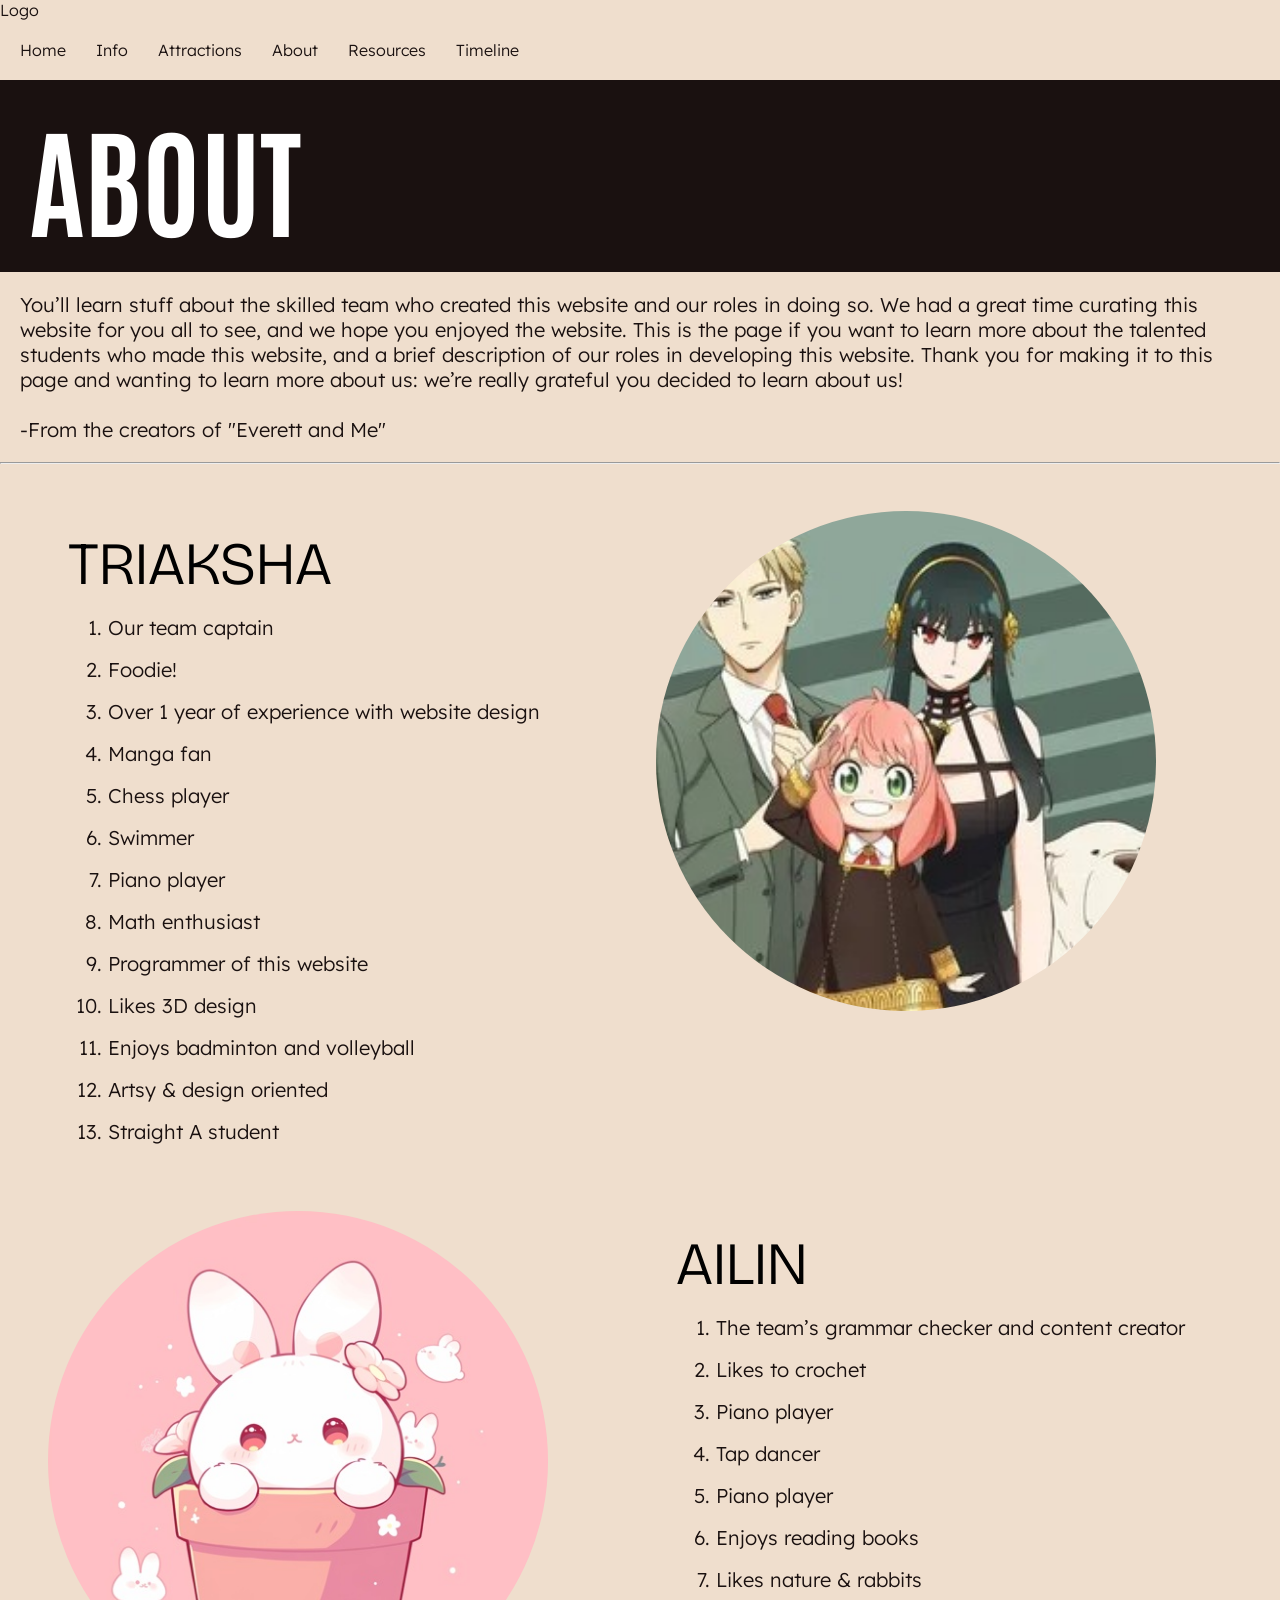
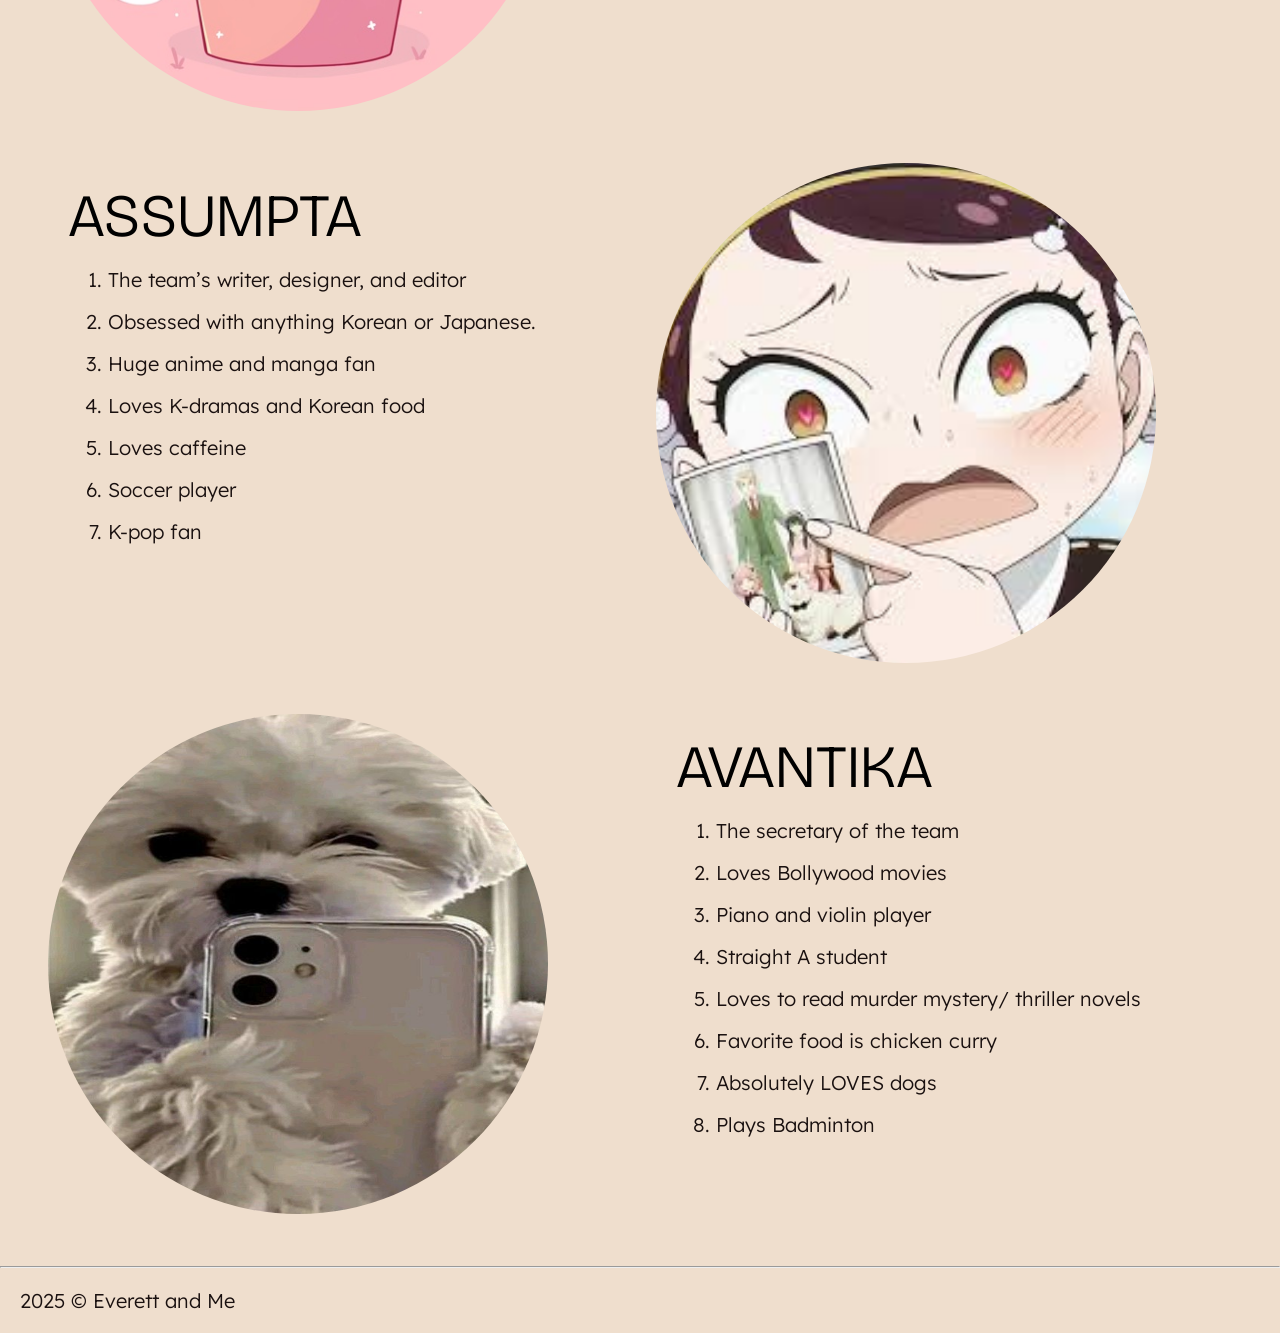
==== about.html @ 5969acb7 "initial commit" ====
<!DOCTYPE html>
<html lang="en">

<head>
  <meta charset="UTF-8">
  <meta name="viewport" content="width=device-width, initial-scale=1.0">
  <title>Everett and Me!</title>
  <link rel="stylesheet" href="./assets/global.css">
  <link rel="icon" href="./favicon.ico" type="image/x-icon">
  <link rel="preconnect" href="https://fonts.googleapis.com">
  <link rel="preconnect" href="https://fonts.gstatic.com" crossorigin>
  <link href="https://fonts.googleapis.com/css2?family=Antonio:wght@100..700&display=swap" rel="stylesheet">
  <link href="https://fonts.googleapis.com/css2?family=Lexend:wght@100..900&display=swap" rel="stylesheet">
  <link href="https://fonts.googleapis.com/css2?family=Bricolage+Grotesque:opsz,wght@12..96,200..800&display=swap"
    rel="stylesheet">
    <script src="index.js"></script>
</head>

<body>
    <header>
    <a href="index.html">Logo</a>
    <nav>
      <a href="index.html">Home</a>
      <a href="info.html">Info</a>
      <a href="attractions.html">Attractions</a>
      <a href="about.html">About</a>
      <a href="resource.html">Resources</a>
      <a href="timeline.html">Timeline</a>
      </ul>
    </nav>
        <section class="hero-banner">
            <h1>ABOUT</h1>
        </section>
        <section>
      <p>You’ll learn stuff about the skilled team who created this website and our roles in doing so. We had a great time curating this website for you all to see, and we hope you enjoyed the website. This is the page if you want to learn more about the talented students who made this website, and a brief description of our roles in developing this website. Thank you for making it to this page and wanting to learn more about us: we’re really grateful you decided to learn about us!
          <br><br><span class="right-align">-From the creators of  "Everett and Me"</span></p>
      <center>
        <span class="banner-line"><hr></span>
      </center>
    </section>
    </header>

    <main>
        <section class="triaksha">
            <div>
              <h2>TRIAKSHA</h2>
              <ol>
                <li>Our team captain</li>
                <li>Foodie!</li>
                <li>Over 1 year of experience with website design</li>
                <li>Manga fan</li>
                <li>Chess player</li>
                <li>Swimmer</li>
                <li>Piano player</li>
                <li>Math enthusiast</li>
                <li>Programmer of this website</li>
                <li>Likes 3D design</li>
                <li>Enjoys badminton and volleyball</li>
                <li>Artsy & design oriented</li>
                <li>Straight A student</li>
              </ol>
            </div>
            
            <div>
              <img class="circle-mask" src="assets/spyxfamilyProfile.jpg">
            </div>
        </section>

        <section class="ailin">
            <div>
              <img class="circle-mask" src="assets/bunny profile.jpg">
            </div>    
            
            <div>
              <h2>AILIN</h2>
              <ol>
                <li>The team’s grammar checker and content creator</li>
                <li>Likes to crochet</li>
                <li>Piano player</li>
                <li>Tap dancer</li>
                <li>Piano player</li>
                <li>Enjoys reading books</li>
                <li>Likes nature & rabbits</li>
              </ol>
            </div>
        </section>
        
        <section class="assumpta">
            <div>
              <h2>ASSUMPTA</h2>
              <ol>
                <li>The team’s writer, designer, and editor </li>
                <li>Obsessed with anything Korean or Japanese.</li>
                <li>Huge anime and manga fan</li>
                <li>Loves K-dramas and Korean food</li>
                <li>Loves caffeine</li>
                <li>Soccer player</li>
                <li>K-pop fan</li>
              </ol>
            </div>
            
            <div>
              <img class="circle-mask" src="assets/beckyprofile.jfif">
            </div>
        </section>

        <section class="avantika">
          
          <div>
              <img class="circle-mask" src="assets/puppyProfile.jpg">
            </div>
            <div>
            <h2>AVANTIKA</h2>
            <ol>
              <li>The secretary of the team</li>
              <li>Loves Bollywood movies</li>
              <li>Piano and violin player</li>
              <li>Straight A student</li>
              <li>Loves to read murder mystery/ thriller novels</li>
              <li>Favorite food is chicken curry</li>
              <li>Absolutely LOVES dogs</li>
              <li>Plays Badminton</li>
            </ol>
          </div>
        </section>
    </main>
    
    <footer>
    <hr>
    <p>2025 &COPY; Everett and Me</p>
  </footer>
</body>
---- assets/global.css ----
:root{
    --heading: 'Antonio', sans-serif;
    --subheading: "Bricolage Grotesque", sans-serif;
    --bodyText: "Lexend", sans-serif;
    --almond: #efdecd;
    --licorice: #1a1110;
    --celadon: #ace1af;
    --french-gray: #bebfc5;
    --darkerAlmond: #d0bfae;
    --darkestAlmond: #b2a393;
    background-color: var(--almond);
}

html, body {
    margin: 0;
    padding: 0;
}

h1{
    font-family: var(--heading);
    font-size: 120px;
    padding: 30px;
    line-height: 1.1;
    color: white;
    margin-block-end: 20px;
    margin-block-start: 20px;
    display: block;
}

h2{
    font-family: var(--subheading);
    font-weight: 300;
    font-size: 60px;
    margin: 20px;
}

h3 {
    font-family: var(--subheading);
    font-weight: 300;
    font-size: 48px;
    align-self: center;
    justify-self: center;
}

small {
    font-family: var(--subheading);
    font-size: 15px;
    align-self: inline-start;
    margin: 20px;
}

.image {
    height: 300px;
    width: 500px;
}

img{
    border-radius: 20px;
}

.hero-banner{
    background-color: var(--licorice);
    margin-left: 0px;
    margin-right: 0px;
    margin-block-end: 0px;
    margin-block-start: 0px
}

.accent1{
    color: var(--celadon);
}

.accent2{
    color: var(--french-gray);
}

nav{
    color: #1A1110;
    font-family: var(--bodyText);
    font-optical-sizing: auto;
    font-weight: 300;
    font-style: normal;
    display: flex;
    gap: 30px;
    justify-self: flex-end;
    margin-top: 20px;
    margin-bottom: 20px;
    margin-right: 20px;
    margin-left: 20px;
}

a{
    text-decoration: none;
    color: var(--licorice);
    font-family: var(--bodyText);
    font-weight: 300;
}

a:hover{
    color: var(--celadon);
}

p, li, figcaption{
    color: var(--licorice);
    font-family: var(--bodyText);
    font-weight: 300;
    margin: 20px;
}

p, li {
    font-size: 20px;
}

figcaption{
    align-self: flex-start;
    font-size: 10px;
}

.banner-line{
    width: auto;
    height: 1px;
    color: var(--licorice);
    fill: var(--licorice);
    margin: 15px auto;
    display: block;
}

.vertical {
    display: block;
    color: var(--licorice);
    overflow: hidden;
    border-style: inset;
    border-width: 1px;
    height: 800px;
    width: 1px;
}

.vertical-medium{
    display: block;
    color: var(--licorice);
    overflow: hidden;
    border-style: inset;
    border-width: 1px;
    height: 650px;
    width: 1px;
}

.vertical-shortened {
    display: block;
    color: var(--licorice);
    overflow: hidden;
    border-style: inset;
    border-width: 1px;
    height: 500px;
    width: 1px;
}


.major-historic-events,
.crime-ratings,
.interviews,
.funko,
.imagine,
.city-quest,
.triaksha,
.ailin,
.assumpta,
.avantika {
    display: grid;
    line-height: 1.1;
    grid-template-columns: 1fr 1fr;
    gap: 32px;
    position: relative;
    margin: 48px;
}

.major-historic-events h2 {
    grid-column: 1 / span 2;
    justify-self: center;
}

.interview-image {
    height: 300px;
    width: 450px;
    align-self: center;
}

.school-ratings {
    display: grid;
    line-height: 1.1;
    grid-template-columns: 1fr 1px 1fr 1px 1fr;
    margin: 48px;

}

.why-does-this-matter-what-does-the-data-say,
.house-value-school-ratings,
.walkability-bike-bus-scores {
    display: grid;
    line-height: 1.1;
    grid-template-columns: 1fr 1px 1fr;
    gap: 32px;
    position: relative;
    margin: 48px;
}

.circle-mask {
    border-radius: 50%;
    height: 500px;
    width: 500px;
}

.funko-image {
    height: 300px;
    width: 500px;
}

.walkability-image{
    height: 250px;
    width: 500px;
}

.bus{
    height: 500px;
    width: 500px;
}

.school-ratings-image, .crime-ratings-image {
    height: 300px;
    width: 500px;
}

.age-group-population-chart, .race-population-chart {
    height: 180px;
    width: 300px;
    margin: 32px;
    align-self: center;
    justify-self: center;
}

.right-align{
    display: flex;
    justify-self: flex-end;
}

footer{
    justify-self: center;
}

.green-circle,
.black-circle,
.gray-circle {
    display: flex;
    align-items: center;
    justify-content: center;
    font-size: 14px;
    padding: 20px;
    box-sizing: border-box;
}

.green-circle {
    background-color: var(--celadon);
    border-radius: 50%;
    height: 200px;
    width: 200px;
    font-family: var(--bodyText);
    color: var(--licorice);
    font-weight: 300;
    text-align: center;
    z-index: 3;
    inset: 0 25px 0 0;
    position: absolute;
}

.black-circle{
    background-color: var(--licorice);
    border-radius: 50%;
    height: 175px;
    width: 175px;
    font-family: var(--bodyText);
    color: white;
    font-weight: 300;
    text-align: center;
    z-index: 5;
    position: absolute;
    inset: 150px 0 0 0;
    
}

.gray-circle{
    background-color: var(--french-gray);
    border-radius: 50%;
    height: 150px;
    width: 150px;
    font-family: var(--bodyText);
    color: var(--licorice);
    font-weight: 300;
    text-align: center;
    z-index: 4;
    position: absolute;
    inset: 130px 160px auto;

}

.container{
    position: relative;
    height: 320px;
    width: 310px;
}

.circleInfo{
    display: flex;
    align-items: center;
    justify-content: center;
}

.timeline {
    position: relative;
    max-width: 1200px;
    margin: 100px auto;
}

.wrapper {
    box-sizing: border-box;
    padding: 8px 36px;
    position: relative;
    width: 55%;
    background-color: var(--darkerAlmond);
    margin: 36px 0;
    border-radius: 16px;
    animation: movedown linear forwards;
    opacity: 0;
    animation-timeline: view();
    /* animation-range: contain; */
    animation-range: entry 60% entry 100%;
}

@keyframes movedown{
    0%{
        transform: translateY(-32px);
    }
    100%{
        opacity: 1;
        transform: translateY(0);
    }
}

.text-box {
    padding: 16px 24px;
    position: relative;
    border-radius: 6px;
    z-index: 1;
}

.left-wrapper {
    left: 0;
}

.right-wrapper {
    left: 50%;
}

.timeline::after {
    content: '';
    position: absolute;
    width: 6px;
    height: 100%;
    background: var(--licorice);
    z-index: 1;
    inset: 0 47.5% auto auto;
    animation: moveline 6s linear forwards;
    animation-timeline: scroll(root block); /* Animates based on vertical scroll */
}

@keyframes moveline{
    0%{
        height: 0;
    }

    100%{
        height: 100%;
    }
}

.timeline-circle {
    border-radius: 50%;
    width: 36px;
    height: 36px;
    background-color: var(--licorice);
    display: flex;
    position: absolute;
    z-index: 10;
    inset: 50% -20px auto auto;
}

.right-wrapper .timeline-circle {
    inset: 50% auto auto -27px;
}
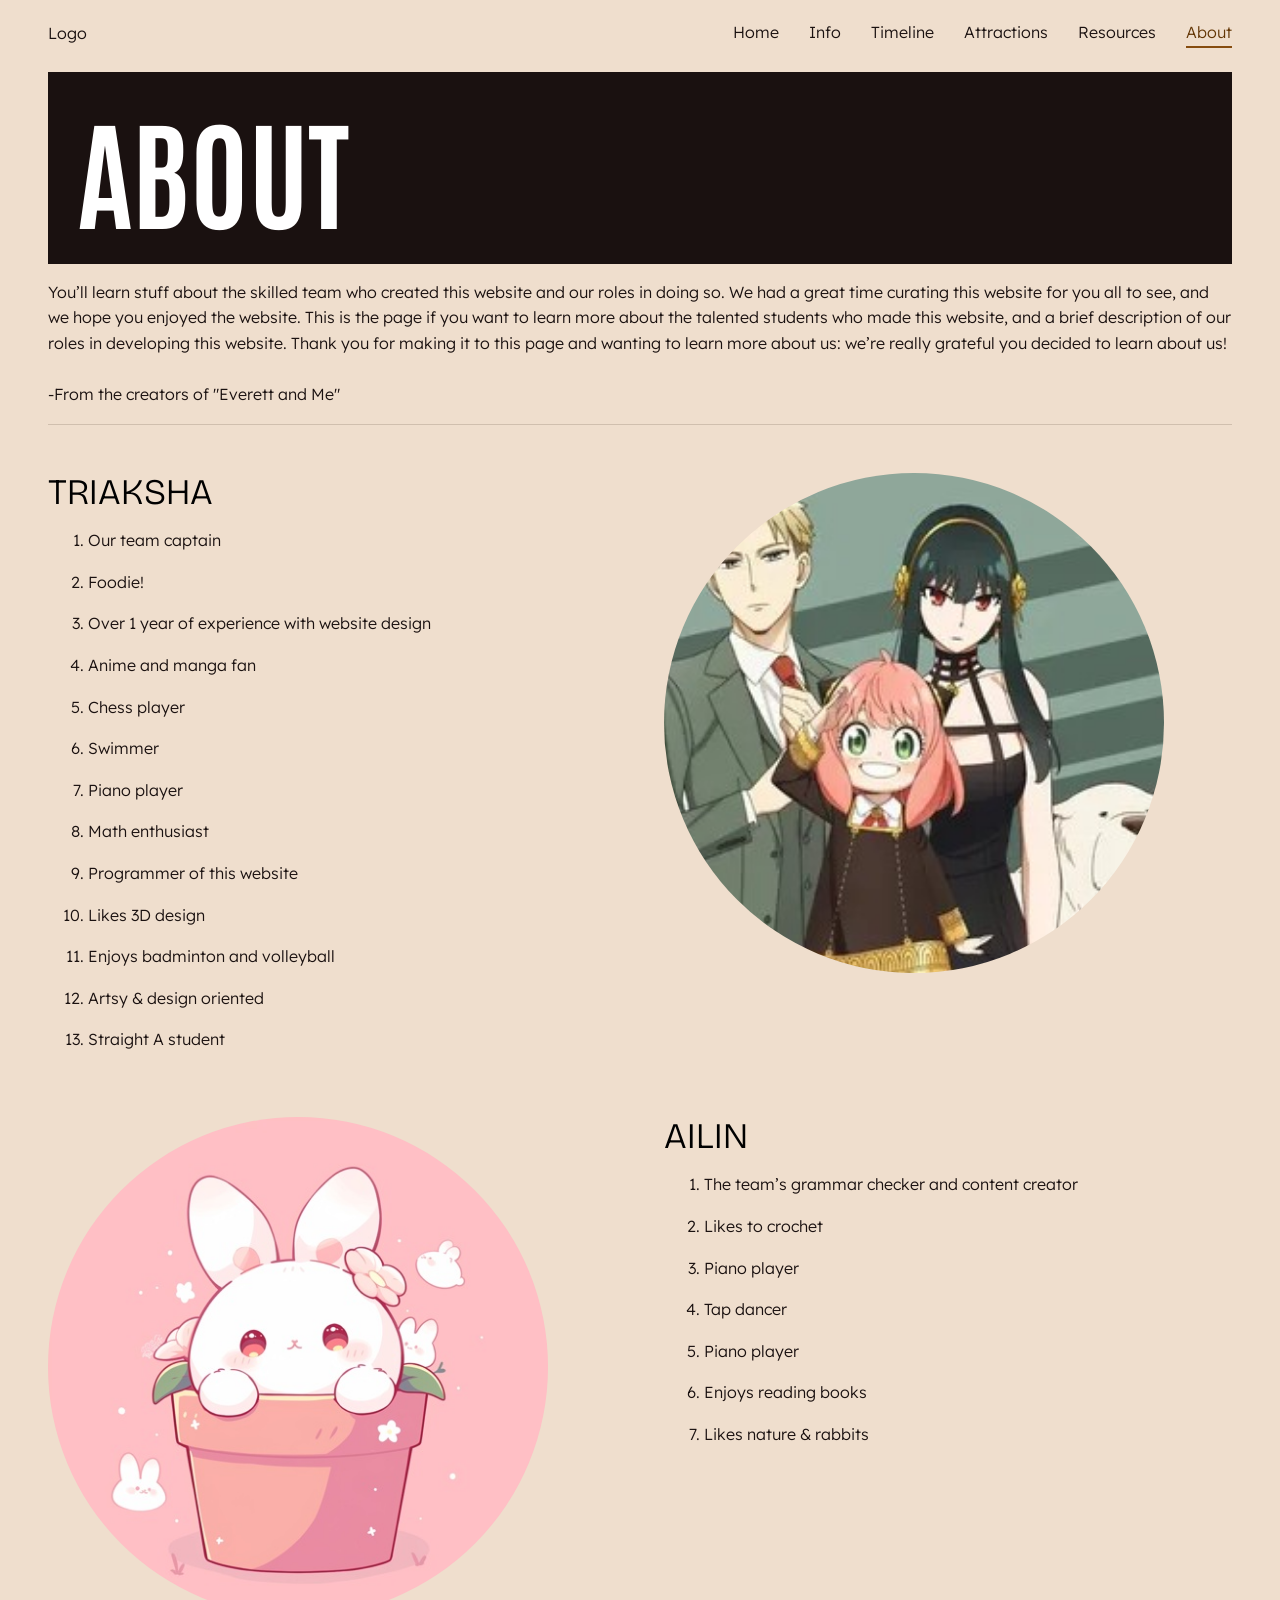
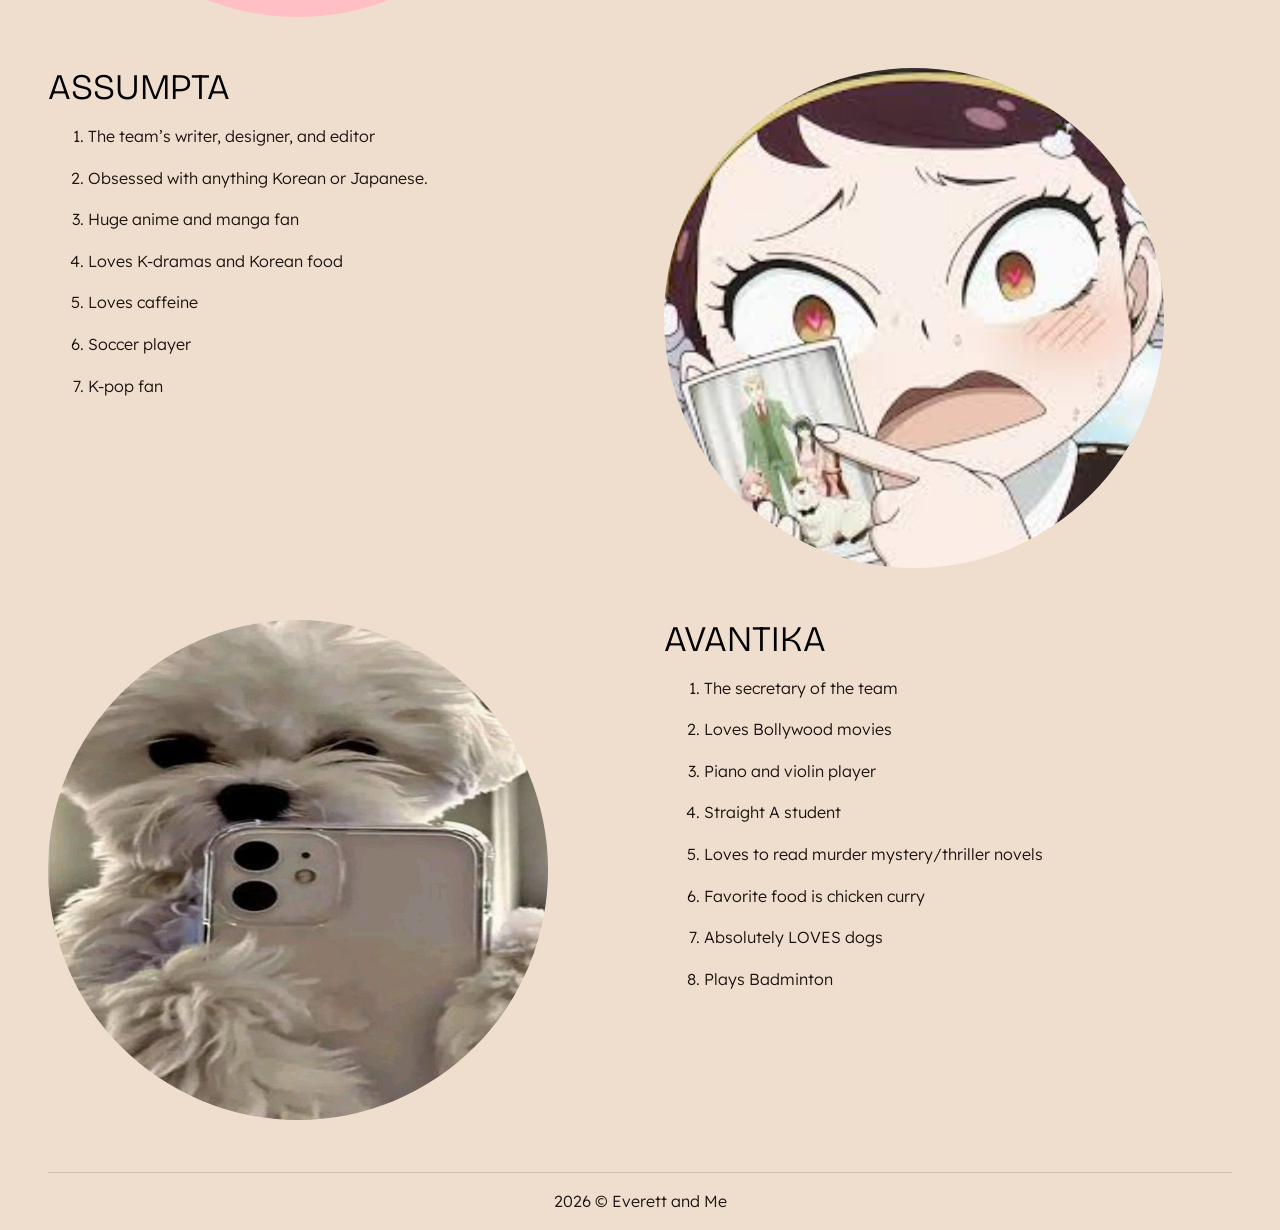
==== commit 68dab16f: "- fix layout styles - update markup - updated resources and about pages - primary nav active state u" ====
--- a/about.html
+++ b/about.html
@@ -6,127 +6,133 @@
   <meta name="viewport" content="width=device-width, initial-scale=1.0">
   <title>Everett and Me!</title>
   <link rel="stylesheet" href="./assets/global.css">
-  <link rel="icon" href="./favicon.ico" type="image/x-icon">
+  <link rel="icon" href="./assets/images/favicon.png" type="image/x-icon">
   <link rel="preconnect" href="https://fonts.googleapis.com">
   <link rel="preconnect" href="https://fonts.gstatic.com" crossorigin>
   <link href="https://fonts.googleapis.com/css2?family=Antonio:wght@100..700&display=swap" rel="stylesheet">
   <link href="https://fonts.googleapis.com/css2?family=Lexend:wght@100..900&display=swap" rel="stylesheet">
   <link href="https://fonts.googleapis.com/css2?family=Bricolage+Grotesque:opsz,wght@12..96,200..800&display=swap"
     rel="stylesheet">
-    <script src="index.js"></script>
 </head>
 
 <body>
+  <div class="page-wrap">
     <header>
-    <a href="index.html">Logo</a>
-    <nav>
-      <a href="index.html">Home</a>
-      <a href="info.html">Info</a>
-      <a href="attractions.html">Attractions</a>
-      <a href="about.html">About</a>
-      <a href="resource.html">Resources</a>
-      <a href="timeline.html">Timeline</a>
-      </ul>
-    </nav>
-        <section class="hero-banner">
-            <h1>ABOUT</h1>
-        </section>
-        <section>
-      <p>You’ll learn stuff about the skilled team who created this website and our roles in doing so. We had a great time curating this website for you all to see, and we hope you enjoyed the website. This is the page if you want to learn more about the talented students who made this website, and a brief description of our roles in developing this website. Thank you for making it to this page and wanting to learn more about us: we’re really grateful you decided to learn about us!
-          <br><br><span class="right-align">-From the creators of  "Everett and Me"</span></p>
-      <center>
-        <span class="banner-line"><hr></span>
-      </center>
-    </section>
+      <section class="content">
+        <a href="./index.html">Logo</a>
+        <nav>
+          <a href="./index.html">Home</a>
+          <a href="./info.html">Info</a>
+          <a href="./timeline.html">Timeline</a>
+          <a href="./attractions.html">Attractions</a>
+          <a href="./resource.html">Resources</a>
+          <a href="./about.html" class="active">About</a>
+          </ul>
+        </nav>
+      </section>
     </header>
 
-    <main>
-        <section class="triaksha">
-            <div>
-              <h2>TRIAKSHA</h2>
-              <ol>
-                <li>Our team captain</li>
-                <li>Foodie!</li>
-                <li>Over 1 year of experience with website design</li>
-                <li>Manga fan</li>
-                <li>Chess player</li>
-                <li>Swimmer</li>
-                <li>Piano player</li>
-                <li>Math enthusiast</li>
-                <li>Programmer of this website</li>
-                <li>Likes 3D design</li>
-                <li>Enjoys badminton and volleyball</li>
-                <li>Artsy & design oriented</li>
-                <li>Straight A student</li>
-              </ol>
-            </div>
-            
-            <div>
-              <img class="circle-mask" src="assets/spyxfamilyProfile.jpg">
-            </div>
-        </section>
+    <main class="about-page">
+      <section class="hero-banner">
+        <h1>ABOUT</h1>
+      </section>
+      <section class="hero-section-description">
+        <p>You’ll learn stuff about the skilled team who created this website and our roles in doing so. We had a great
+          time curating this website for you all to see, and we hope you enjoyed the website. This is the page if you
+          want
+          to learn more about the talented students who made this website, and a brief description of our roles in
+          developing this website. Thank you for making it to this page and wanting to learn more about us: we’re really
+          grateful you decided to learn about us!
+          <br><br><span class="right-align">-From the creators of "Everett and Me"</span>
+        </p>
+        <span class="banner-line"></span>
+      </section>
+      <section class="triaksha">
+        <div>
+          <h2>TRIAKSHA</h2>
+          <ol>
+            <li>Our team captain</li>
+            <li>Foodie!</li>
+            <li>Over 1 year of experience with website design</li>
+            <li>Anime and manga fan</li>
+            <li>Chess player</li>
+            <li>Swimmer</li>
+            <li>Piano player</li>
+            <li>Math enthusiast</li>
+            <li>Programmer of this website</li>
+            <li>Likes 3D design</li>
+            <li>Enjoys badminton and volleyball</li>
+            <li>Artsy & design oriented</li>
+            <li>Straight A student</li>
+          </ol>
+        </div>
 
-        <section class="ailin">
-            <div>
-              <img class="circle-mask" src="assets/bunny profile.jpg">
-            </div>    
-            
-            <div>
-              <h2>AILIN</h2>
-              <ol>
-                <li>The team’s grammar checker and content creator</li>
-                <li>Likes to crochet</li>
-                <li>Piano player</li>
-                <li>Tap dancer</li>
-                <li>Piano player</li>
-                <li>Enjoys reading books</li>
-                <li>Likes nature & rabbits</li>
-              </ol>
-            </div>
-        </section>
-        
-        <section class="assumpta">
-            <div>
-              <h2>ASSUMPTA</h2>
-              <ol>
-                <li>The team’s writer, designer, and editor </li>
-                <li>Obsessed with anything Korean or Japanese.</li>
-                <li>Huge anime and manga fan</li>
-                <li>Loves K-dramas and Korean food</li>
-                <li>Loves caffeine</li>
-                <li>Soccer player</li>
-                <li>K-pop fan</li>
-              </ol>
-            </div>
-            
-            <div>
-              <img class="circle-mask" src="assets/beckyprofile.jfif">
-            </div>
-        </section>
+        <div>
+          <img class="circle-mask" src="./assets/images/spyxfamilyProfile.jpg">
+        </div>
+      </section>
 
-        <section class="avantika">
-          
-          <div>
-              <img class="circle-mask" src="assets/puppyProfile.jpg">
-            </div>
-            <div>
-            <h2>AVANTIKA</h2>
-            <ol>
-              <li>The secretary of the team</li>
-              <li>Loves Bollywood movies</li>
-              <li>Piano and violin player</li>
-              <li>Straight A student</li>
-              <li>Loves to read murder mystery/ thriller novels</li>
-              <li>Favorite food is chicken curry</li>
-              <li>Absolutely LOVES dogs</li>
-              <li>Plays Badminton</li>
-            </ol>
-          </div>
-        </section>
+      <section class="ailin">
+        <div>
+          <img class="circle-mask" src="./assets/images/bunny profile.jpg">
+        </div>
+
+        <div>
+          <h2>AILIN</h2>
+          <ol>
+            <li>The team’s grammar checker and content creator</li>
+            <li>Likes to crochet</li>
+            <li>Piano player</li>
+            <li>Tap dancer</li>
+            <li>Piano player</li>
+            <li>Enjoys reading books</li>
+            <li>Likes nature & rabbits</li>
+          </ol>
+        </div>
+      </section>
+
+      <section class="assumpta">
+        <div>
+          <h2>ASSUMPTA</h2>
+          <ol>
+            <li>The team’s writer, designer, and editor </li>
+            <li>Obsessed with anything Korean or Japanese.</li>
+            <li>Huge anime and manga fan</li>
+            <li>Loves K-dramas and Korean food</li>
+            <li>Loves caffeine</li>
+            <li>Soccer player</li>
+            <li>K-pop fan</li>
+          </ol>
+        </div>
+
+        <div>
+          <img class="circle-mask" src="./assets/images/beckyprofile.jpg">
+        </div>
+      </section>
+
+      <section class="avantika">
+        <div>
+          <img class="circle-mask" src="./assets/images/puppyProfile.jpg">
+        </div>
+        <div>
+          <h2>AVANTIKA</h2>
+          <ol>
+            <li>The secretary of the team</li>
+            <li>Loves Bollywood movies</li>
+            <li>Piano and violin player</li>
+            <li>Straight A student</li>
+            <li>Loves to read murder mystery/thriller novels</li>
+            <li>Favorite food is chicken curry</li>
+            <li>Absolutely LOVES dogs</li>
+            <li>Plays Badminton</li>
+          </ol>
+        </div>
+      </section>
     </main>
-    
+
     <footer>
-    <hr>
-    <p>2025 &COPY; Everett and Me</p>
-  </footer>
-</body>+      <span class="horizontal-line"></span>
+      <p>2026 &COPY; Everett and Me</p>
+    </footer>
+  </div>
+</body>
--- a/assets/global.css
+++ b/assets/global.css
@@ -1,50 +1,112 @@
-:root{
+:root {
     --heading: 'Antonio', sans-serif;
     --subheading: "Bricolage Grotesque", sans-serif;
-    --bodyText: "Lexend", sans-serif;
+    --body-text: "Lexend", sans-serif;
     --almond: #efdecd;
     --licorice: #1a1110;
     --celadon: #ace1af;
     --french-gray: #bebfc5;
-    --darkerAlmond: #d0bfae;
-    --darkestAlmond: #b2a393;
-    background-color: var(--almond);
-}
-
-html, body {
+    --darker-almond: #d0bfae;
+    --darkest-almond: #b2a393;
+    --primary-nav-hover: #864c0f;
+    --primary-nav-active: #633605;
+}
+
+html,
+body {
     margin: 0;
     padding: 0;
-}
-
-h1{
+    background-color: var(--almond);
+}
+
+body {
+    font-family: var(--bodyText);
+    font-size: 16px;
+    line-height: 1.6;
+}
+
+figure {
+    margin: 0;
+}
+
+.page-wrap {
+    max-width: 1600px;
+    margin: 0 auto;
+    display: grid;
+    grid-template-columns: 1fr;
+    grid-template-rows: auto 1fr auto;
+    min-height: 100vh;
+}
+
+header {
+    margin-inline: 24px;
+    position: sticky;
+    top: -8px;
+    z-index: 9;
+}
+
+header::before {
+    content: '';
+    display: block;
+    height: 4px;
+    position: sticky;
+    top: 60px;
+    box-shadow: 0 2px 4px rgba(0, 0, 0, 0.15);
+    margin-inline: 8px;
+    z-index: 1;
+}
+
+header::after {
+    content: '';
+    display: block;
+    height: 8px;
+    position: sticky;
+    top: 0;
+    background: linear-gradient(var(--almond), transparent);
+    z-index: 2;
+}
+
+header .content {
+    background-color: var(--almond);
+    display: flex;
+    align-items: center;
+    justify-content: space-between;
+    padding: 24px;
+    position: sticky;
+    top: 0;
+    margin-top: -16px;
+    z-index: 3;
+}
+
+h1 {
     font-family: var(--heading);
     font-size: 120px;
     padding: 30px;
     line-height: 1.1;
     color: white;
-    margin-block-end: 20px;
-    margin-block-start: 20px;
-    display: block;
-}
-
-h2{
+    margin: 0;
+    display: block;
+}
+
+h2 {
     font-family: var(--subheading);
     font-weight: 300;
-    font-size: 60px;
-    margin: 20px;
+    font-size: 36px;
+    margin-inline: 0;
+    margin-block: 0 16px;
 }
 
 h3 {
     font-family: var(--subheading);
     font-weight: 300;
-    font-size: 48px;
+    font-size: 28px;
     align-self: center;
     justify-self: center;
 }
 
 small {
     font-family: var(--subheading);
-    font-size: 15px;
+    font-size: 14px;
     align-self: inline-start;
     margin: 20px;
 }
@@ -54,75 +116,95 @@
     width: 500px;
 }
 
-img{
-    border-radius: 20px;
-}
-
-.hero-banner{
+img {
+    border-radius: 16px;
+}
+
+.hero-banner {
     background-color: var(--licorice);
-    margin-left: 0px;
-    margin-right: 0px;
-    margin-block-end: 0px;
-    margin-block-start: 0px
-}
-
-.accent1{
+    margin: 0 48px;
+}
+
+.hero-section-description {
+    margin-inline: 48px;
+    margin-block: 16px;
+}
+
+.accent1 {
     color: var(--celadon);
 }
 
-.accent2{
+.accent2 {
     color: var(--french-gray);
 }
 
-nav{
+nav {
     color: #1A1110;
-    font-family: var(--bodyText);
+    font-family: var(--body-text);
     font-optical-sizing: auto;
     font-weight: 300;
     font-style: normal;
     display: flex;
     gap: 30px;
     justify-self: flex-end;
-    margin-top: 20px;
-    margin-bottom: 20px;
-    margin-right: 20px;
-    margin-left: 20px;
-}
-
-a{
+}
+
+nav a {
+    transition: ease-in-out 0.3s;
+}
+
+a {
     text-decoration: none;
     color: var(--licorice);
-    font-family: var(--bodyText);
-    font-weight: 300;
-}
-
-a:hover{
-    color: var(--celadon);
-}
-
-p, li, figcaption{
-    color: var(--licorice);
-    font-family: var(--bodyText);
-    font-weight: 300;
-    margin: 20px;
-}
-
-p, li {
-    font-size: 20px;
-}
-
-figcaption{
+    font-family: var(--body-text);
+    font-weight: 300;
+}
+
+a:hover {
+    color: var(--primary-nav-hover);
+}
+
+nav a.active {
+    color: var(--primary-nav-active);
+}
+
+nav a.active::after {
+    content: "";
+    height: 2px;
+    width: 100%;
+    background-color: var(--primary-nav-hover);
+    display: block;
+}
+
+p,
+li,
+figcaption {
+    color: var(--licorice);
+    font-family: var(--body-text);
+    font-weight: 300;
+    margin-inline: 0;
+    margin-block: 0 16px;
+    font-size: 16px;
+    line-height: 1.6;
+}
+
+figcaption {
     align-self: flex-start;
     font-size: 10px;
 }
 
-.banner-line{
-    width: auto;
-    height: 1px;
-    color: var(--licorice);
-    fill: var(--licorice);
-    margin: 15px auto;
-    display: block;
+.banner-line {
+    margin: 16px auto;
+    display: block;
+}
+
+.banner-line,
+.horizontal-line {
+    display: block;
+    border: var(--darker-almond) solid 0;
+    border-top-width: 1px;
+    width: 100%;
+    margin-block-end: 12px;
 }
 
 .vertical {
@@ -135,7 +217,7 @@
     width: 1px;
 }
 
-.vertical-medium{
+.vertical-medium {
     display: block;
     color: var(--licorice);
     overflow: hidden;
@@ -147,14 +229,14 @@
 
 .vertical-shortened {
     display: block;
-    color: var(--licorice);
+    color: var(--darker-almond);
     overflow: hidden;
-    border-style: inset;
-    border-width: 1px;
-    height: 500px;
-    width: 1px;
-}
-
+    border-style: solid;
+    border-width: 0;
+    border-left-width: 1px;
+    height: 80%;
+    align-self: self-end;
+}
 
 .major-historic-events,
 .crime-ratings,
@@ -165,32 +247,69 @@
 .triaksha,
 .ailin,
 .assumpta,
-.avantika {
+.avantika,
+.boeing-fof,
+.angel-winds {
     display: grid;
     line-height: 1.1;
-    grid-template-columns: 1fr 1fr;
-    gap: 32px;
-    position: relative;
-    margin: 48px;
+    grid-template-columns: auto 1fr;
+    gap: 48px;
+    position: relative;
+    margin-block: 48px;
+    margin-inline: 48px;
 }
 
 .major-historic-events h2 {
     grid-column: 1 / span 2;
-    justify-self: center;
-}
-
-.interview-image {
-    height: 300px;
-    width: 450px;
-    align-self: center;
-}
-
-.school-ratings {
+}
+
+.major-historic-events .text-content {
+    margin-block-start: 72px;
+}
+
+.info-page section:not(.hero-banner, .hero-section-description, .school-ratings) {
     display: grid;
     line-height: 1.1;
-    grid-template-columns: 1fr 1px 1fr 1px 1fr;
-    margin: 48px;
-
+    grid-template-columns: auto 1fr;
+    gap: 48px;
+    position: relative;
+    margin-block: 48px;
+    margin-inline: 48px;
+}
+
+.charts-container {
+    display: flex;
+    gap: 16px;
+    align-items: flex-start;
+}
+
+.age-group-population-chart,
+.race-population-chart {
+    max-width: 50%;
+    max-height: max-content;
+}
+
+.circle-mask {
+    border-radius: 50%;
+    height: 500px;
+    width: 500px;
+}
+
+.right-align {
+    display: flex;
+    justify-self: flex-end;
+}
+
+footer {
+    margin-inline: 48px;
+    display: flex;
+    align-items: center;
+    flex-direction: column;
+}
+
+footer p {
+    margin: 0;
+    padding-block: 4px 16px;
 }
 
 .why-does-this-matter-what-does-the-data-say,
@@ -198,53 +317,10 @@
 .walkability-bike-bus-scores {
     display: grid;
     line-height: 1.1;
-    grid-template-columns: 1fr 1px 1fr;
+    grid-template-columns: 1fr 1fr;
     gap: 32px;
     position: relative;
     margin: 48px;
-}
-
-.circle-mask {
-    border-radius: 50%;
-    height: 500px;
-    width: 500px;
-}
-
-.funko-image {
-    height: 300px;
-    width: 500px;
-}
-
-.walkability-image{
-    height: 250px;
-    width: 500px;
-}
-
-.bus{
-    height: 500px;
-    width: 500px;
-}
-
-.school-ratings-image, .crime-ratings-image {
-    height: 300px;
-    width: 500px;
-}
-
-.age-group-population-chart, .race-population-chart {
-    height: 180px;
-    width: 300px;
-    margin: 32px;
-    align-self: center;
-    justify-self: center;
-}
-
-.right-align{
-    display: flex;
-    justify-self: flex-end;
-}
-
-footer{
-    justify-self: center;
 }
 
 .green-circle,
@@ -263,7 +339,7 @@
     border-radius: 50%;
     height: 200px;
     width: 200px;
-    font-family: var(--bodyText);
+    font-family: var(--body-text);
     color: var(--licorice);
     font-weight: 300;
     text-align: center;
@@ -272,27 +348,27 @@
     position: absolute;
 }
 
-.black-circle{
+.black-circle {
     background-color: var(--licorice);
     border-radius: 50%;
     height: 175px;
     width: 175px;
-    font-family: var(--bodyText);
+    font-family: var(--body-text);
     color: white;
     font-weight: 300;
     text-align: center;
     z-index: 5;
     position: absolute;
     inset: 150px 0 0 0;
-    
-}
-
-.gray-circle{
+
+}
+
+.gray-circle {
     background-color: var(--french-gray);
     border-radius: 50%;
     height: 150px;
     width: 150px;
-    font-family: var(--bodyText);
+    font-family: var(--body-text);
     color: var(--licorice);
     font-weight: 300;
     text-align: center;
@@ -302,13 +378,13 @@
 
 }
 
-.container{
+.container {
     position: relative;
     height: 320px;
     width: 310px;
 }
 
-.circleInfo{
+.circleInfo {
     display: flex;
     align-items: center;
     justify-content: center;
@@ -317,7 +393,8 @@
 .timeline {
     position: relative;
     max-width: 1200px;
-    margin: 100px auto;
+    margin-inline: auto;
+    margin-block: 48px;
 }
 
 .wrapper {
@@ -325,7 +402,7 @@
     padding: 8px 36px;
     position: relative;
     width: 55%;
-    background-color: var(--darkerAlmond);
+    background-color: var(--darker-almond);
     margin: 36px 0;
     border-radius: 16px;
     animation: movedown linear forwards;
@@ -335,25 +412,44 @@
     animation-range: entry 60% entry 100%;
 }
 
-@keyframes movedown{
-    0%{
+@keyframes movedown {
+    0% {
         transform: translateY(-32px);
     }
-    100%{
+
+    100% {
         opacity: 1;
         transform: translateY(0);
     }
 }
 
 .text-box {
-    padding: 16px 24px;
+    padding-block: 16px;
     position: relative;
     border-radius: 6px;
     z-index: 1;
 }
 
+.text-box h2 {
+    margin-block-end: 0;
+}
+
+.text-box em {
+    margin-block: 8px;
+    font-family: var(--subheading);
+    font-size: 18px;
+}
+
 .left-wrapper {
     left: 0;
+}
+
+.left-wrapper .text-box {
+    padding-inline: 0 24px;
+}
+
+.right-wrapper .text-box {
+    padding-inline: 42px 0;
 }
 
 .right-wrapper {
@@ -369,15 +465,16 @@
     z-index: 1;
     inset: 0 47.5% auto auto;
     animation: moveline 6s linear forwards;
-    animation-timeline: scroll(root block); /* Animates based on vertical scroll */
-}
-
-@keyframes moveline{
-    0%{
+    animation-timeline: scroll(root block);
+    /* Animates based on vertical scroll */
+}
+
+@keyframes moveline {
+    0% {
         height: 0;
     }
 
-    100%{
+    100% {
         height: 100%;
     }
 }
@@ -396,3 +493,53 @@
 .right-wrapper .timeline-circle {
     inset: 50% auto auto -27px;
 }
+
+.resource-urls {
+    margin-inline: 48px;
+}
+
+.resource-urls a {
+    color: var(--licorice);
+    text-decoration: underline;
+}
+
+.resource-urls a:hover,
+.resource-urls a:active {
+    color: var(--primary-nav-hover);
+}
+
+.logo {
+    height: 50px;
+    width: 50px;
+}
+
+.info-page section img,
+.attractions-page section img {
+    max-width: 440px;
+    height: 320px;
+    object-fit: cover;
+    object-position: center;
+}
+
+.info-page h2,
+.attractions-page h2 {
+    padding-top: 24px;
+}
+
+/* make about into two equal columns */
+.about-page section {
+    grid-template-columns: 1fr 1fr;
+}
+
+figure figcaption {
+    text-align: center;
+}
+
+.school-ratings {
+    display: grid;
+    grid-template-columns: repeat(3, 1fr auto);
+    gap: 48px;
+    position: relative;
+    margin-block: 48px;
+    margin-inline: 48px;
+}
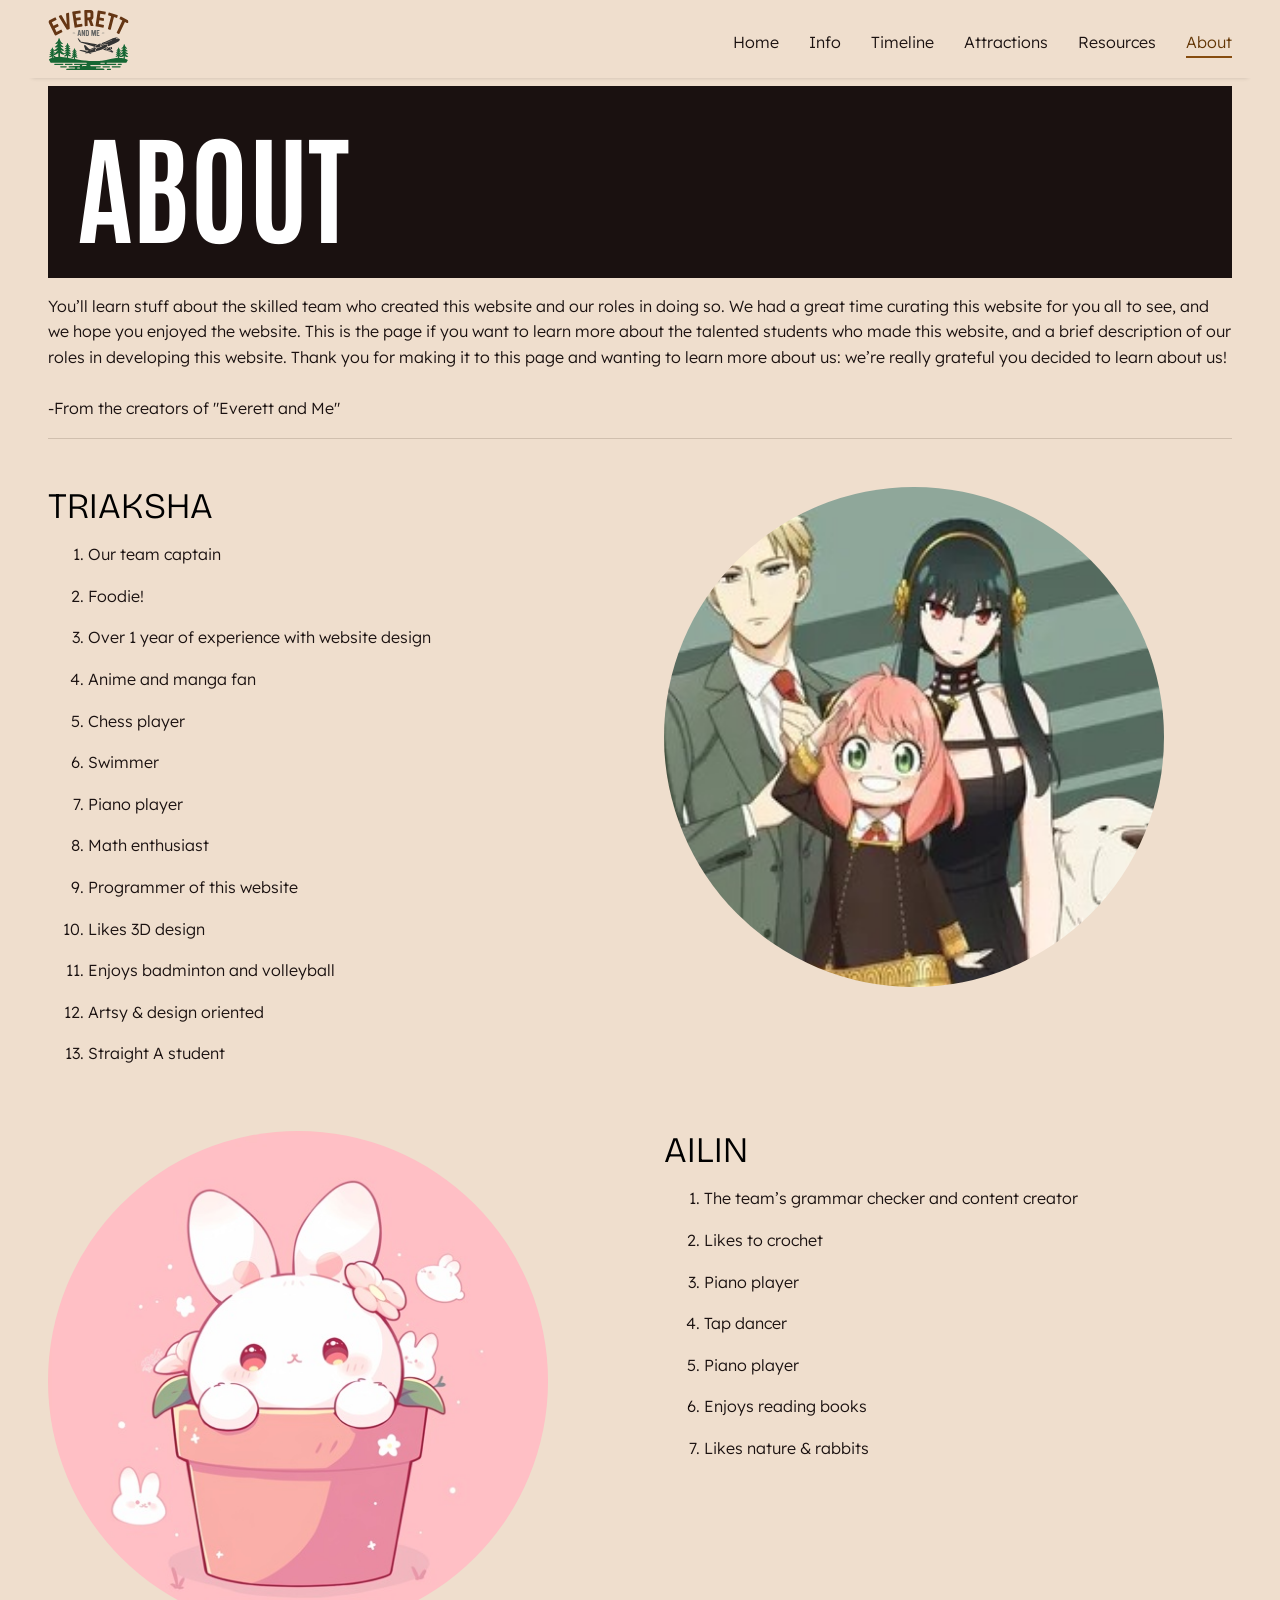
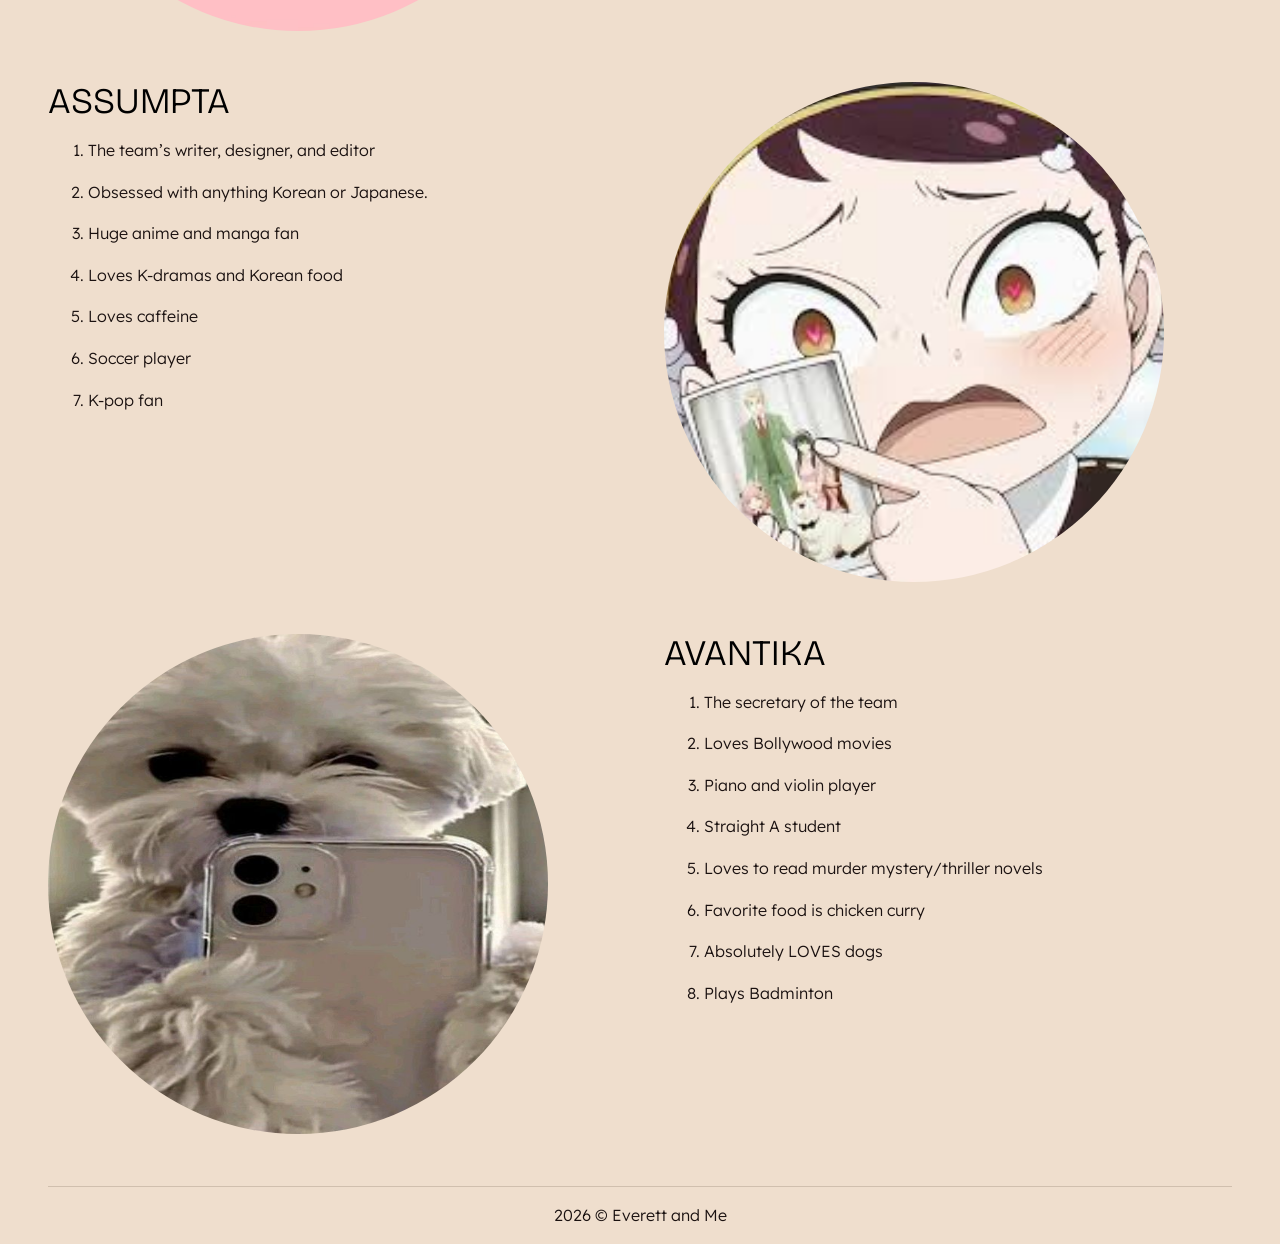
==== commit e8e27f3b: "logo and favicon updates" ====
--- a/about.html
+++ b/about.html
@@ -6,7 +6,7 @@
   <meta name="viewport" content="width=device-width, initial-scale=1.0">
   <title>Everett and Me!</title>
   <link rel="stylesheet" href="./assets/global.css">
-  <link rel="icon" href="./assets/images/favicon.png" type="image/x-icon">
+  <link rel="icon" href="./assets/images/favicon.svg" type="image/x-icon">
   <link rel="preconnect" href="https://fonts.googleapis.com">
   <link rel="preconnect" href="https://fonts.gstatic.com" crossorigin>
   <link href="https://fonts.googleapis.com/css2?family=Antonio:wght@100..700&display=swap" rel="stylesheet">
@@ -19,7 +19,8 @@
   <div class="page-wrap">
     <header>
       <section class="content">
-        <a href="./index.html">Logo</a>
+        <a href="./index.html"><img class="logo" src="./assets/images/everett_and_me_logo.svg"
+            alt="Everett and me logo"></a>
         <nav>
           <a href="./index.html">Home</a>
           <a href="./info.html">Info</a>
--- a/assets/global.css
+++ b/assets/global.css
@@ -48,9 +48,9 @@
 header::before {
     content: '';
     display: block;
-    height: 4px;
+    height: 8px;
     position: sticky;
-    top: 60px;
+    top: 68px;
     box-shadow: 0 2px 4px rgba(0, 0, 0, 0.15);
     margin-inline: 8px;
     z-index: 1;
@@ -62,7 +62,7 @@
     height: 8px;
     position: sticky;
     top: 0;
-    background: linear-gradient(var(--almond), transparent);
+    background: linear-gradient(var(--almond));
     z-index: 2;
 }
 
@@ -71,10 +71,11 @@
     display: flex;
     align-items: center;
     justify-content: space-between;
-    padding: 24px;
+    padding-inline: 24px;
+    padding-block: 8px 0px;
     position: sticky;
     top: 0;
-    margin-top: -16px;
+    margin-top: -6px;
     z-index: 3;
 }
 
@@ -509,8 +510,9 @@
 }
 
 .logo {
-    height: 50px;
-    width: 50px;
+    height: 60px;
+    max-width: 100%;
+    object-fit: contain;
 }
 
 .info-page section img,
@@ -543,3 +545,7 @@
     margin-block: 48px;
     margin-inline: 48px;
 }
+
+.school-ratings h3 {
+    margin-block-start: 0;
+}
